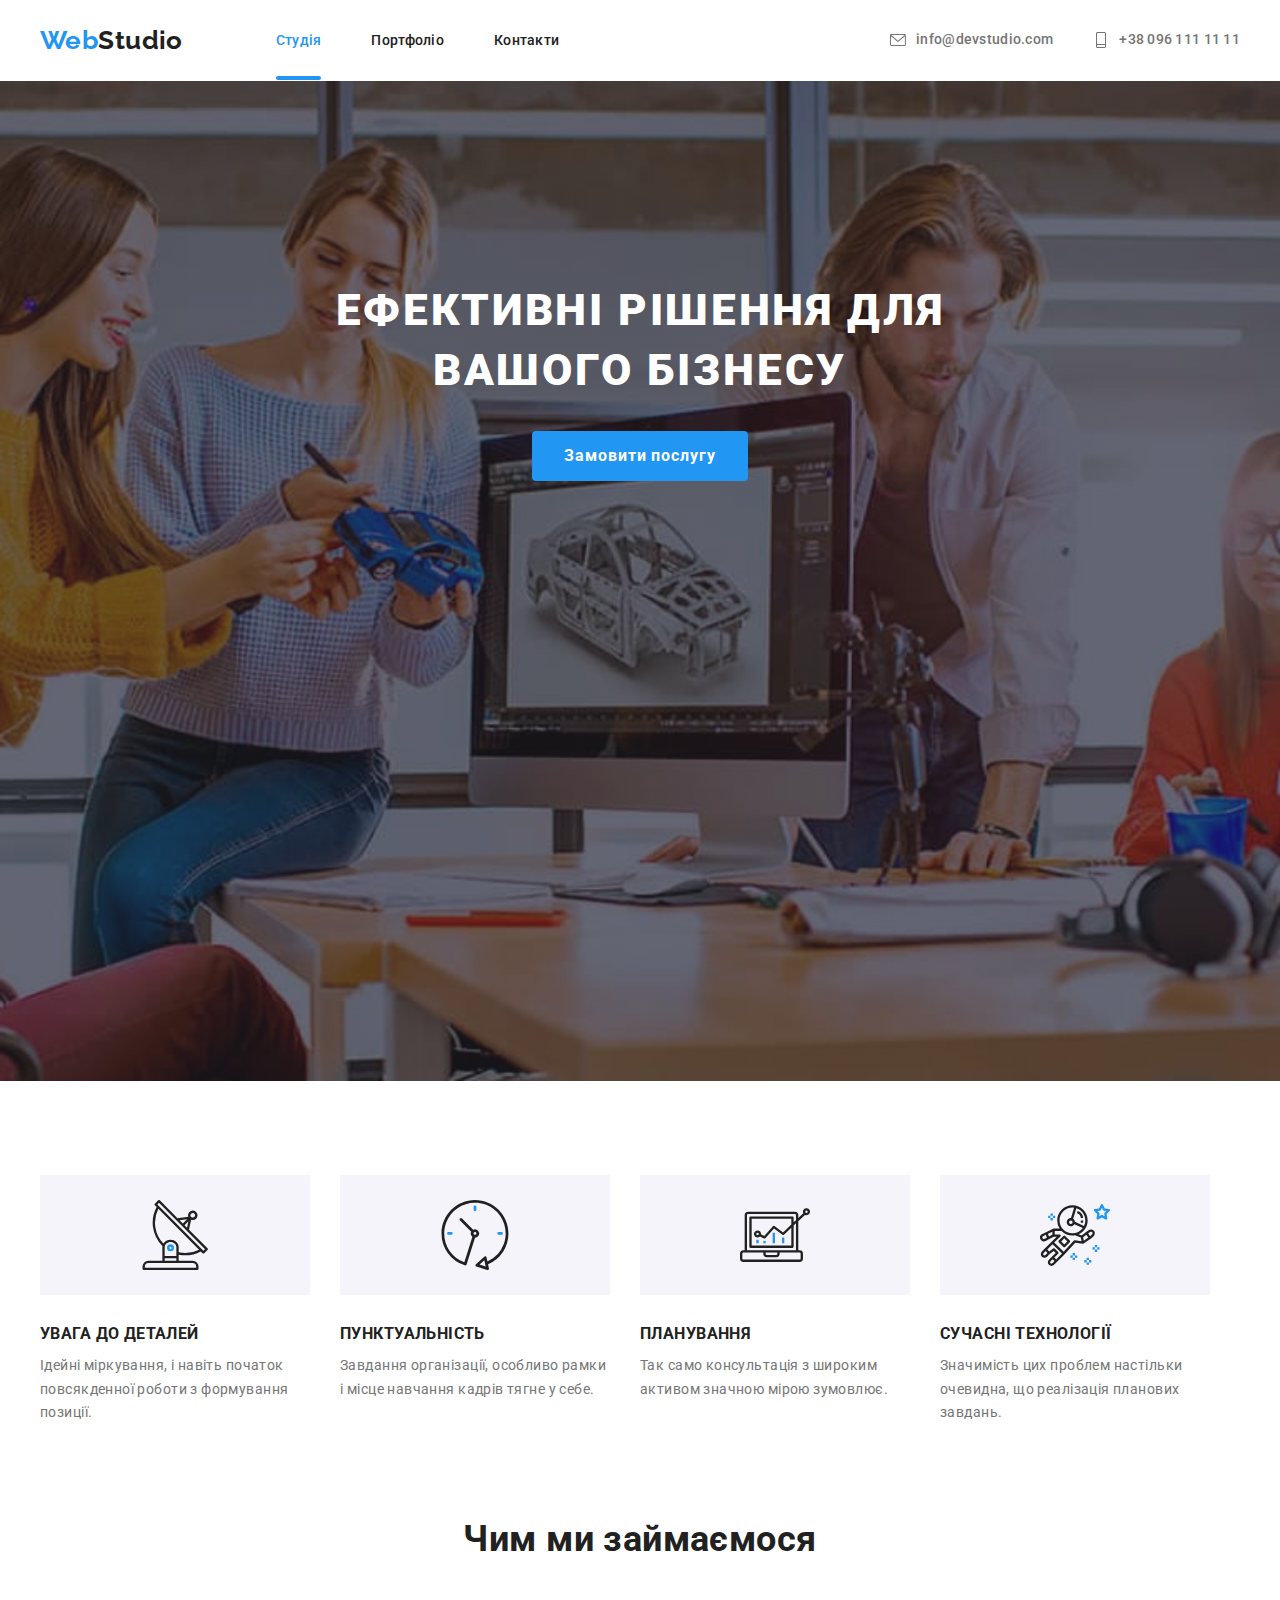
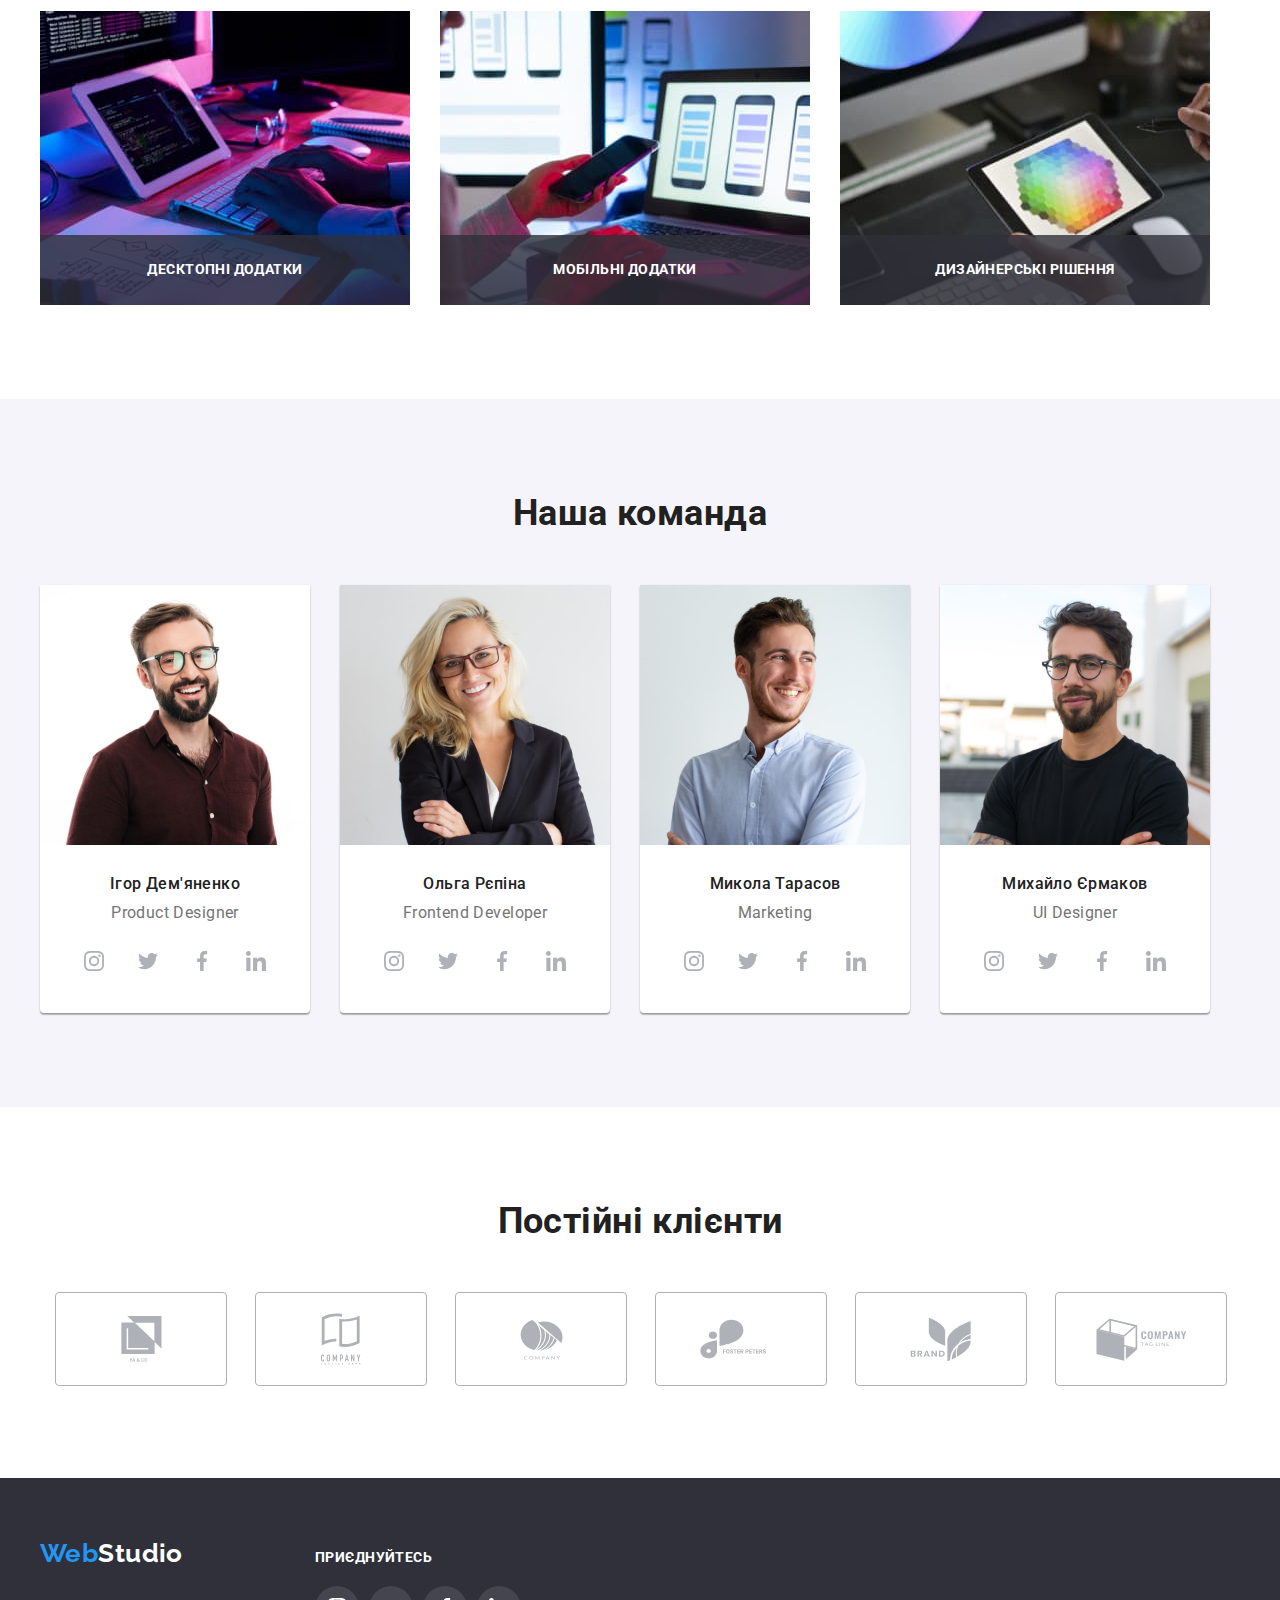
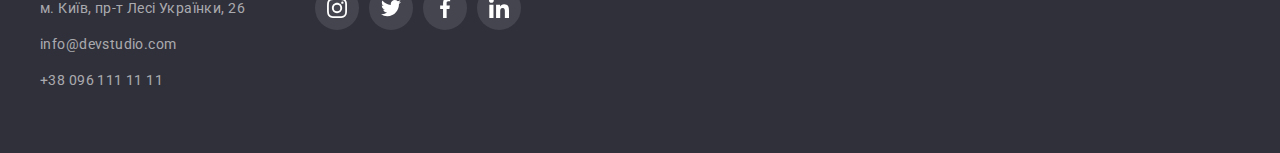
==== index.html @ 8a79821e "Add form" ====
<!DOCTYPE html>
<html lang="uk">
  <head>
    <meta charset="UTF-8" />
    <meta http-equiv="X-UA-Compatible" content="IE=edge" />
    <meta name="viewport" content="width=device-width, initial-scale=1.0" />
    <title>Document</title>
    <link rel="preconnect" href="https://fonts.googleapis.com" />
    <link rel="preconnect" href="https://fonts.gstatic.com" crossorigin />
    <link
      href="https://fonts.googleapis.com/css2?family=Raleway:wght@700&family=Roboto:wght@400;500;700;900&display=swap"
      rel="stylesheet"
    />
    <link
      rel="stylesheet"
      href="https://cdnjs.cloudflare.com/ajax/libs/modern-normalize/1.1.0/modern-normalize.min.css"
      integrity="sha512-wpPYUAdjBVSE4KJnH1VR1HeZfpl1ub8YT/NKx4PuQ5NmX2tKuGu6U/JRp5y+Y8XG2tV+wKQpNHVUX03MfMFn9Q=="
      crossorigin="anonymous"
      referrerpolicy="no-referrer"
    />
    <link rel="stylesheet" href="./css/styles.css" />
  </head>
  <body>
    <header>
      <div class="container header-nav">
        <nav class="nav-wrapper">
          <a class="logo logo-header" href="index.html"
            ><span>Web</span>Studio</a
          >
          <ul class="nav-list">
            <li class="item">
              <a href="index.html" class="link current">Студія</a>
            </li>
            <li class="item">
              <a href="portfolio.html" class="link">Портфоліо</a>
            </li>
            <li class="item"><a href="#" class="link">Контакти</a></li>
          </ul>
        </nav>
        <ul class="auth-nav">
          <li class="item">
            <a href="mailto:info@devstudio.com" class="link">
              <svg class="icon-mail" width="16" height="12">
                <use href="./images/sprite.svg#icon-email"></use>
              </svg>
              info@devstudio.com</a
            >
          </li>
          <li class="item">
            <a href="tel:+380961111111" class="link">
              <svg class="icon-tel" width="16" height="16">
                <use href="./images/sprite.svg#icon-tel"></use>
              </svg>
              +38 096 111 11 11</a
            >
          </li>
        </ul>
      </div>
    </header>
    <main>
      <section class="section hero">
        <div class="container">
          <h1 class="hero-title">
            Ефективні рішення для вашого бізнесу
          </h1>
          <button type="button" class="hero-button" data-modal-open>Замовити послугу</button>
        </div>
      </section>
      <section class="section features">
        <div class="container">
          <h2 class="title-hidden">Особливості</h2>
          <ul class="features-list">
            <li class="item">
              <div class="thumb">
                <svg class="icon-features" width="70" height="70">
                  <use href="./images/sprite.svg#icon-feature1"></use>
                </svg>
              </div>
              <h3 class="title">УВАГА ДО ДЕТАЛЕЙ</h3>
              <p>
                Ідейні міркування, і навіть початок повсякденної роботи з
                формування позиції.
              </p>
            </li>
            <li class="item">
              <div class="thumb">
                <svg class="icon-features" width="70" height="70">
                  <use href="./images/sprite.svg#icon-feature2"></use>
                </svg>
              </div>
              <h3 class="title">ПУНКТУАЛЬНІСТЬ</h3>
              <p>
                Завдання організації, особливо рамки і місце навчання кадрів
                тягне у себе.
              </p>
            </li>
            <li class="item">
              <div class="thumb">
                <svg class="icon-features" width="70" height="70">
                  <use href="./images/sprite.svg#icon-feature3"></use>
                </svg>
              </div>
              <h3 class="title">ПЛАНУВАННЯ</h3>
              <p>
                Так само консультація з широким активом значною мірою зумовлює.
              </p>
            </li>
            <li class="item">
              <div class="thumb">
                <svg class="icon-features" width="70" height="70">
                  <use href="./images/sprite.svg#icon-feature4"></use>
                </svg>
              </div>
              <h3 class="title">СУЧАСНІ ТЕХНОЛОГІЇ</h3>
              <p>
                Значимість цих проблем настільки очевидна, що реалізація
                планових завдань.
              </p>
            </li>
          </ul>
        </div>
      </section>
      <section class="section work">
        <div class="container">
          <h2 class="section-title">Чим ми займаємося</h2>
          <ul class="work-list">
            <li class="item">
              <div class="work-thumb">
                <img
                  class="img"
                  src="./images/img1.jpeg"
                  alt="Розробка мобільних додатів"
                  width="370"
                />
                <p class="thumb-title">Десктопні додатки</p>
              </div>
            </li>
            <li class="item">
              <div class="work-thumb">
                <img
                  class="img"
                  src="./images/img2.jpeg"
                  alt="Розробка мобільних додатів"
                  width="370"
                />
                <p class="thumb-title">Мобільні додатки</p>
              </div>
            </li>
            <li class="item">
              <div class="work-thumb">
                <img
                  class="img"
                  src="./images/img3.jpeg"
                  alt="Розробка мобільних додатів"
                  width="370"
                />
                <p class="thumb-title">Дизайнерські рішення</p>
              </div>
            </li>
          </ul>
        </div>
      </section>
      <section class="section team">
        <div class="container">
          <h2 class="section-title">Наша команда</h2>
          <ul class="team-list">
            <li class="item">
              <img
                class="img"
                src="./images/img4.jpeg"
                alt="Product Designer"
                width="270"
              />
              <div class="card-text-wrapper">
                <h3 class="team-title">Ігор Дем'яненко</h3>
                <p lang="en" class="team-text">Product Designer</p>
                <ul class="list-social">
                  <li class="item">
                    <a href="#" class="social-link">
                      <svg class="social-icon" width="20" height="20">
                        <use href="./images/sprite.svg#icon-instagram"></use>
                      </svg>
                    </a>
                  </li>
                  <li class="item">
                    <a href="#" class="social-link">
                      <svg class="social-icon" width="20" height="20">
                        <use href="./images/sprite.svg#icon-twitter"></use>
                      </svg>
                    </a>
                  </li>
                  <li class="item">
                    <a href="#" class="social-link">
                      <svg class="social-icon" width="20" height="20">
                        <use href="./images/sprite.svg#icon-facebook"></use>
                      </svg>
                    </a>
                  </li>
                  <li class="item">
                    <a href="#" class="social-link">
                      <svg class="social-icon" width="20" height="20">
                        <use href="./images/sprite.svg#icon-linkedin"></use>
                      </svg>
                    </a>
                  </li>
                </ul>
              </div>
            </li>
            <li class="item">
              <img
                class="img"
                src="./images/img5.jpeg"
                alt="Frontend Developer"
                width="270"
              />
              <div class="card-text-wrapper">
                <h3 class="team-title">Ольга Рєпіна</h3>
                <p lang="en" class="team-text">Frontend Developer</p>
                <ul class="list-social">
                  <li class="item">
                    <a href="#" class="social-link">
                      <svg class="social-icon" width="20" height="20">
                        <use href="./images/sprite.svg#icon-instagram"></use>
                      </svg>
                    </a>
                  </li>
                  <li class="item">
                    <a href="#" class="social-link">
                      <svg class="social-icon" width="20" height="20">
                        <use href="./images/sprite.svg#icon-twitter"></use>
                      </svg>
                    </a>
                  </li>
                  <li class="item">
                    <a href="#" class="social-link">
                      <svg class="social-icon" width="20" height="20">
                        <use href="./images/sprite.svg#icon-facebook"></use>
                      </svg>
                    </a>
                  </li>
                  <li class="item">
                    <a href="#" class="social-link">
                      <svg class="social-icon" width="20" height="20">
                        <use href="./images/sprite.svg#icon-linkedin"></use>
                      </svg>
                    </a>
                  </li>
                </ul>
              </div>
            </li>
            <li class="item">
              <img
                class="img"
                src="./images/img6.jpeg"
                alt="Marketing"
                width="270"
              />
              <div class="card-text-wrapper">
                <h3 class="team-title">Микола Тарасов</h3>
                <p lang="en" class="team-text">Marketing</p>
                <ul class="list-social">
                  <li class="item">
                    <a href="#" class="social-link">
                      <svg class="social-icon" width="20" height="20">
                        <use href="./images/sprite.svg#icon-instagram"></use>
                      </svg>
                    </a>
                  </li>
                  <li class="item">
                    <a href="#" class="social-link">
                      <svg class="social-icon" width="20" height="20">
                        <use href="./images/sprite.svg#icon-twitter"></use>
                      </svg>
                    </a>
                  </li>
                  <li class="item">
                    <a href="#" class="social-link">
                      <svg class="social-icon" width="20" height="20">
                        <use href="./images/sprite.svg#icon-facebook"></use>
                      </svg>
                    </a>
                  </li>
                  <li class="item">
                    <a href="#" class="social-link">
                      <svg class="social-icon" width="20" height="20">
                        <use href="./images/sprite.svg#icon-linkedin"></use>
                      </svg>
                    </a>
                  </li>
                </ul>
              </div>
            </li>
            <li class="item">
              <img
                class="img"
                src="./images/img7.jpeg"
                alt="UI Designer"
                width="270"
              />
              <div class="card-text-wrapper">
                <h3 class="team-title">Михайло Єрмаков</h3>
                <p lang="en" class="team-text">UI Designer</p>
                <ul class="list-social">
                  <li class="item">
                    <a href="#" class="social-link">
                      <svg class="social-icon" width="20" height="20">
                        <use href="./images/sprite.svg#icon-instagram"></use>
                      </svg>
                    </a>
                  </li>
                  <li class="item">
                    <a href="#" class="social-link">
                      <svg class="social-icon" width="20" height="20">
                        <use href="./images/sprite.svg#icon-twitter"></use>
                      </svg>
                    </a>
                  </li>
                  <li class="item">
                    <a href="#" class="social-link">
                      <svg class="social-icon" width="20" height="20">
                        <use href="./images/sprite.svg#icon-facebook"></use>
                      </svg>
                    </a>
                  </li>
                  <li class="item">
                    <a href="#" class="social-link">
                      <svg class="social-icon" width="20" height="20">
                        <use href="./images/sprite.svg#icon-linkedin"></use>
                      </svg>
                    </a>
                  </li>
                </ul>
              </div>
            </li>
          </ul>
        </div>
      </section>
      <section class="section clients">
        <div class="container">
          <h2 class="section-title">Постійні клієнти</h2>
          <ul class="list-clients">
            <li class="item">
              <a href="#" class="link-clients">
                <svg class="clients-icon" width="41" height="46">
                  <use href="./images/sprite.svg#icon-Logo1"></use>
                </svg>
              </a>
            </li>
            <li class="item">
              <a href="#" class="link-clients">
                <svg class="clients-icon" width="40" height="52">
                  <use href="./images/sprite.svg#icon-Logo2"></use>
                </svg>
              </a>
            </li>
            <li class="item">
              <a href="#" class="link-clients">
                <svg class="clients-icon" width="43" height="41">
                  <use href="./images/sprite.svg#icon-Logo3"></use>
                </svg>
              </a>
            </li>
            <li class="item">
              <a href="#" class="link-clients">
                <svg class="clients-icon" width="84" height="40">
                  <use href="./images/sprite.svg#icon-Logo4"></use>
                </svg>
              </a>
            </li>
            <li class="item">
              <a href="#" class="link-clients">
                <svg class="clients-icon" width="62" height="45">
                  <use href="./images/sprite.svg#icon-Logo5"></use>
                </svg>
              </a>
            </li>
            <li class="item">
              <a href="#" class="link-clients">
                <svg class="clients-icon" width="93" height="43">
                  <use href="./images/sprite.svg#icon-Logo6"></use>
                </svg>
              </a>
            </li>
          </ul>
        </div>
      </section>
    </main>
    <footer class="footer">
      <div class="container footer-wrapper">
        <div class="footer-addres-wrapper">
          <a class="logo logo-footer" href="#"><span>Web</span>Studio</a>
          <address>
            <ul class="address-list">
              <li class="item">
                <a
                  href="https://goo.gl/maps/Fxxd8kJf97ztQjwHA"
                  target="_blank"
                  rel="noopener noreferrer"
                  class="link"
                  >м. Київ, пр-т Лесі Українки, 26
                </a>
              </li>
              <li class="item">
                <a href="mailto:info@devstudio.com" class="link"
                  >info@devstudio.com</a
                >
              </li>
              <li class="item">
                <a href="tel:+380961111111" class="link">+38 096 111 11 11</a>
              </li>
            </ul>
          </address>
        </div>
        <div class="footer-social-wrapper">
          <p class="social-title">приєднуйтесь</p>
          <ul class="list-social">
            <li class="item">
              <a href="#" class="social-link soc-link-footer">
                <svg class="social-icon" width="20" height="20">
                  <use href="./images/sprite.svg#icon-instagram"></use>
                </svg>
              </a>
            </li>
            <li class="item">
              <a href="#" class="social-link soc-link-footer">
                <svg class="social-icon" width="20" height="20">
                  <use href="./images/sprite.svg#icon-twitter"></use>
                </svg>
              </a>
            </li>
            <li class="item">
              <a href="#" class="social-link soc-link-footer">
                <svg class="social-icon" width="20" height="20">
                  <use href="./images/sprite.svg#icon-facebook"></use>
                </svg>
              </a>
            </li>
            <li class="item">
              <a href="#" class="social-link soc-link-footer">
                <svg class="social-icon" width="20" height="20">
                  <use href="./images/sprite.svg#icon-linkedin"></use>
                </svg>
              </a>
            </li>
          </ul>
        </div>
      </div>
    </footer>
    <div class="overlay is-hidden" data-modal>
      <div class="modal" >
        <button class="close-btn" data-modal-close>
          <svg class="close-icon" width="18" height="18">
            <use href="./images/sprite.svg#icon-close-btn"></use>
          </svg>
        </button>
      </div>
    </div>
	 <script src="./js/modal.js"></script>
  </body>
</html>
---- css/styles.css ----
:root {
  --main-text-color: #757575;
  --title-color: #212121;
  --accent-color: #2196f3;
  --title-white-color: #ffffff;
  --bg-dark-color: #2f303a;
  --hero-btn-active-color: #188ce8;
  --footer-link-color: rgba(255, 255, 255, 0.6);
  --filter-btn-color: #f5f4fa;
  --header-border-color: #ececec;
  --icons-color: #afb1b8;
  --overlay-color: rgba(0, 0, 0, 0.2);
  --transition-link: color 250ms cubic-bezier(0.4, 0, 0.2, 1);
  --transition-soclink: background-color 250ms cubic-bezier(0.4, 0, 0.2, 1),
    color 250ms cubic-bezier(0.4, 0, 0.2, 1);
  --transition-link-client: color 250ms cubic-bezier(0.4, 0, 0.2, 1),
    border-color 250ms cubic-bezier(0.4, 0, 0.2, 1);
}

body {
  font-family: "Roboto", sans-serif;
  font-size: 14px;
  line-height: 1.71;
  letter-spacing: 0.03em;
  color: var(--main-text-color);
  background-color: var(--title-whie-color);
  margin: 0;
}

h1,
h2,
h3,
h4,
h5,
h6,
p {
  margin: 0;
}
ul {
  list-style: none;
  padding: 0;
  margin: 0;
}

a {
  text-decoration: none;
}
.title-hidden {
  position: absolute;
  width: 1px;
  height: 1px;
  margin: -1px;
  border: 0;
  padding: 0;
  white-space: nowrap;
  clip-path: inset(100%);
  clip: rect(0 0 0 0);
  overflow: hidden;
}
.img {
  display: block;
}

.container {
  width: 1200px;
  margin: 0 auto;
  padding: 0 15px;
}

.section {
  padding: 94px 0;
}

.section.work {
  padding-top: 0;
}

/* LOGO */
.logo {
  font-family: "Raleway", sans-serif;
  font-weight: 700;
  font-size: 26px;
  line-height: 1.19;
}

.logo-header {
  padding-top: 25px;
  padding-bottom: 25px;
  margin-right: 93px;
  color: var(--title-color);
}

.logo-footer {
  color: var(--title-white-color);
}

.logo span {
  color: var(--accent-color);
}

.header {
  border-bottom: 1px solid var(--header-border-color);
}
/* SITE NAV */

.header-nav {
  display: flex;
  align-items: center;
}

.nav-wrapper {
  display: flex;
  align-items: center;
}

.nav-list {
  display: flex;
}

.nav-list > .item:not(:last-child) {
  margin-right: 50px;
}

.nav-list .link,
.auth-nav .link {
  font-weight: 500;
  line-height: 1.14;
  letter-spacing: 0.02em;
}

.nav-list .link {
  padding-top: 32px;
  padding-bottom: 32px;
  color: var(--title-color);
  transition: var(--transition-link);
}

.nav-list .link:hover,
.nav-list .link:focus {
  color: var(--accent-color);
}

.nav-list .link.current {
  position: relative;
  color: var(--accent-color);
}

.nav-list .link.current::after {
  position: absolute;
  bottom: 0;
  left: 0;
  display: block;
  content: "";
  width: 100%;
  height: 4px;
  background-color: var(--accent-color);
  border-radius: 2px;
}

/*  AUTH NAV */
.auth-nav {
  display: flex;
  margin-left: auto;
}

.auth-nav .item:not(:last-child) {
  margin-right: 40px;
}

.auth-nav .link {
  display: flex;
  align-items: center;
  padding-top: 32px;
  padding-bottom: 32px;
  color: var(--main-text-color);
  transition: var(--transition-link);
}

.icon-tel,
.icon-mail {
  fill: currentColor;
  margin-right: 10px;
}

.auth-nav .link:hover,
.auth-nav .link:focus {
  color: var(--accent-color);
}

/* HERO */

.hero {
  padding: 200px 0;
  text-align: center;
  max-width: 1600px;
  height: 600px;
  margin: 0 auto;
  background-color: var(--bg-dark-color);
  background-image: linear-gradient(
      rgba(47, 48, 58, 0.4),
      rgba(47, 48, 58, 0.4)
    ),
    url(../images/heroimg.jpeg);
  background-repeat: no-repeat;
  background-size: cover;
  background-position: center;
}

.hero-title {
  margin-bottom: 30px;
  margin-left: auto;
  margin-right: auto;
  max-width: 696px;
  color: var(--title-white-color);
  font-weight: 900;
  font-size: 44px;
  line-height: 1.36;
  letter-spacing: 0.06em;
  text-transform: uppercase;
}

.hero-button {
  padding: 10px 32px;
  min-width: 216px;
  color: var(--title-white-color);
  font-family: inherit;
  font-weight: 700;
  font-size: 16px;
  line-height: 1.88;
  letter-spacing: 0.06em;
  background-color: var(--accent-color);
  border: none;
  border-radius: 4px;
  cursor: pointer;
  transition: background-color 250ms cubic-bezier(0.4, 0, 0.2, 1),
    box-shadow 250ms cubic-bezier(0.4, 0, 0.2, 1);
}

.hero-button:hover,
.hero-button:focus {
  background-color: var(--hero-btn-active-color);
  box-shadow: 0px 4px 4px rgba(0, 0, 0, 0.15);
}

/* FEATURES */
.thumb {
  display: flex;
  justify-content: center;
  align-items: center;
  margin-bottom: 30px;
  background-color: var(--filter-btn-color);
  width: 270px;
  height: 120px;
}
.features-list {
  display: flex;
}

.features .title {
  margin-bottom: 10px;
  color: var(--title-color);
  font-weight: 700;
  line-height: 1.14;
}

.features-list > .item {
  max-width: 270px;
}

.features-list > .item:not(:last-child) {
  margin-right: 30px;
}

/* WORK */
.work {
  text-align: center;
}
.section-title {
  margin-bottom: 50px;
  color: var(--title-color);
  font-weight: 700;
  font-size: 36px;
  line-height: 1.16;
}

.work-list {
  position: relative;
  display: flex;
}

.work-list > .item:not(:last-child) {
  margin-right: 30px;
}

.work-thumb {
  position: relative;
}

.thumb-title {
  position: absolute;
  bottom: 0;
  width: 100%;
  color: var(--title-white-color);
  background: rgba(47, 48, 58, 0.8);
  font-weight: 700;
  line-height: 1.14;
  text-transform: uppercase;
  padding-top: 27px;
  padding-bottom: 27px;
}
/* TEAM */
.team {
  text-align: center;
  background-color: var(--filter-btn-color);
}
.team-list .card-text-wrapper {
  padding: 30px 32px;
}

.team-title {
  margin-bottom: 10px;
  color: var(--title-color);
  font-weight: 500;
  font-size: 16px;
  line-height: 1.18;
}

.team-list {
  display: flex;
}

.team-list > .item:not(:last-child) {
  margin-right: 30px;
}

.team-list > .item {
  background-color: var(--title-white-color);
  box-shadow: 0px 1px 3px rgba(0, 0, 0, 0.12), 0px 1px 1px rgba(0, 0, 0, 0.14),
    0px 2px 1px rgba(0, 0, 0, 0.2);
  border-radius: 0px 0px 4px 4px;
}

.team-text {
  font-size: 16px;
  line-height: 1.18;
  margin-bottom: 16px;
}

.list-social {
  display: flex;
  justify-content: center;
  align-items: center;
}

.list-social > .item {
  width: 44px;
  height: 44px;
}

.list-social > .item:not(:last-child) {
  margin-right: 10px;
}

.social-link {
  width: 100%;
  height: 100%;
  display: flex;
  justify-content: center;
  align-items: center;
  border-radius: 50%;
  color: var(--icons-color);
  transition: var(--transition-soclink);
}
.social-icon {
  fill: currentColor;
}

.social-link:hover,
.social-link:focus {
  background-color: var(--accent-color);
  color: var(--title-white-color);
}

/* CLIENTS */
.clients {
  text-align: center;
}
.list-clients {
  display: flex;
  justify-content: center;
}

.list-clients > .item {
  width: 170px;
  height: 92px;
}

.list-clients > .item:not(:last-child) {
  margin-right: 30px;
}

.link-clients {
  width: 100%;
  height: 100%;
  border: 1px solid #afb1b8;
  border-radius: 4px;
  display: flex;
  justify-content: center;
  align-items: center;
  color: var(--icons-color);
  transition: var(--transition-link-client);
}

.clients-icon {
  fill: currentColor;
}

.link-clients:hover,
.link-clients:focus {
  color: var(--accent-color);
  border-color: var(--accent-color);
}
/* FOOTER */
.footer {
  padding-top: 60px;
  padding-bottom: 60px;
  background-color: var(--bg-dark-color);
}
.footer-wrapper {
  display: flex;
  align-items: baseline;
}

.footer-addres-wrapper {
  margin-right: 70px;
}

.logo-footer {
  display: inline-block;
  margin-bottom: 28px;
}

.address-list .link {
  color: var(--footer-link-color);
  font-size: 14px;
  font-style: normal;
  line-height: 1.71;
  transition: var(--transition-link);
}

.address-list > .item:not(:last-child) {
  margin-bottom: 12px;
}

.address-list .link:hover,
.address-list .link:focus {
  color: var(--title-white-color);
}

.social-title {
  margin-bottom: 20px;
  font-weight: 700;
  line-height: 1.14;
  text-transform: uppercase;
  color: var(--title-white-color);
}

/*  PORTFOLIO */
.button-list {
  display: flex;
  justify-content: center;
  margin-bottom: 50px;
}

.button-list > .item:not(:last-child) {
  margin-right: 8px;
}
.filter-button {
  padding: 6px 22px;
  color: var(--title-color);
  background-color: var(--filter-btn-color);
  font-family: inherit;
  font-weight: 500;
  font-size: 16px;
  line-height: 1.62;
  border-style: none;
  border-radius: 4px;
  cursor: pointer;
  transition: color 250ms cubic-bezier(0.4, 0, 0.2, 1),
    background-color 250ms cubic-bezier(0.4, 0, 0.2, 1),
    box-shadow 250ms cubic-bezier(0.4, 0, 0.2, 1);
}

.filter-button:hover,
.filter-button:focus {
  color: var(--title-white-color);
  background-color: var(--accent-color);
  box-shadow: 0px 3px 1px rgba(0, 0, 0, 0.1), 0px 1px 2px rgba(0, 0, 0, 0.08),
    0px 2px 2px rgba(0, 0, 0, 0.12);
}
.portfolio-list {
  display: flex;
  flex-wrap: wrap;
}
.portfolio-list > .item {
  width: calc((100% - 60px) / 3);
  margin-right: 30px;
  margin-bottom: 30px;
  background-color: var(--title-white-color);
}

.portfolio-list > .item:nth-child(3n) {
  margin-right: 0;
}

.portfolio-list > .item:nth-last-child(-n + 3) {
  margin-bottom: 0;
}

.portfolio-link {
  display: block;
  transition: box-shadow 250ms cubic-bezier(0.4, 0, 0.2, 1);
}

.portfolio-link:hover,
.portfolio-link:focus {
  box-shadow: 0px 1px 1px rgba(0, 0, 0, 0.12), 0px 4px 4px rgba(0, 0, 0, 0.06),
    1px 4px 6px rgba(0, 0, 0, 0.16);
}

.portfolio-list .card-text-wrapper {
  border: 1px solid #eeeeee;
  padding: 20px 24px;
}

.portfolio-title {
  margin-bottom: 4px;
  color: var(--title-color);
  font-weight: 700;
  font-size: 18px;
  line-height: 2;
  letter-spacing: 0.06em;
}

.portfolio-text {
  color: var(--main-text-color);
  font-size: 16px;
  line-height: 1.88;
}

.soc-link-footer {
  background: rgba(255, 255, 255, 0.1);
  color: var(--title-white-color);
}

/*  CARD OVERLAY */
.portfolio-thumb {
  position: relative;
  overflow: hidden;
}

.card-overlay {
  position: absolute;
  width: 100%;
  height: 100%;
  background-color: rgba(33, 150, 243, 0.9);

  transition: transform 250ms cubic-bezier(0.4, 0, 0.2, 1);
}

.overlay-text {
  padding: 63px 24px;
  font-size: 18px;
  line-height: 1.56;
  color: var(--title-white-color);
}

.portfolio-link:hover .card-overlay,
.portfolio-link:focus .card-overlay {
  transform: translateY(-100%);
}

/*  OVERLAY */
.overlay {
  position: fixed;
  top: 0;
  left: 0;
  width: 100%;
  height: 100%;
  background-color: var(--overlay-color);

  transform: scale(1);

  transition: transform 250ms cubic-bezier(0.465, 0.183, 0.153, 0.946),
    opacity 250ms cubic-bezier(0.465, 0.183, 0.153, 0.946);
}

.modal {
  position: absolute;
  top: 50%;
  left: 50%;
  transform: translate(-50%, -50%);
  width: 528px;
  height: 581px;
  background-color: var(--title-white-color);
  box-shadow: 0px 1px 3px rgba(0, 0, 0, 0.12), 0px 1px 1px rgba(0, 0, 0, 0.14),
    0px 2px 1px rgba(0, 0, 0, 0.2);
  border-radius: 4px;
}

.overlay.is-hidden {
  opacity: 0;
  pointer-events: none;

  transform: scale(1.15);
}

.close-btn {
  position: absolute;
  top: 8px;
  right: 8px;
  min-width: 30px;
  min-height: 30px;
  padding: 0px;
  background-color: var(--title-white-color);
  border: 1px solid rgba(0, 0, 0, 0.1);
  border-radius: 50%;
  cursor: pointer;
}

.close-icon {
  position: absolute;
  top: 50%;
  left: 50%;
  transform: translate(-50%, -50%);
}
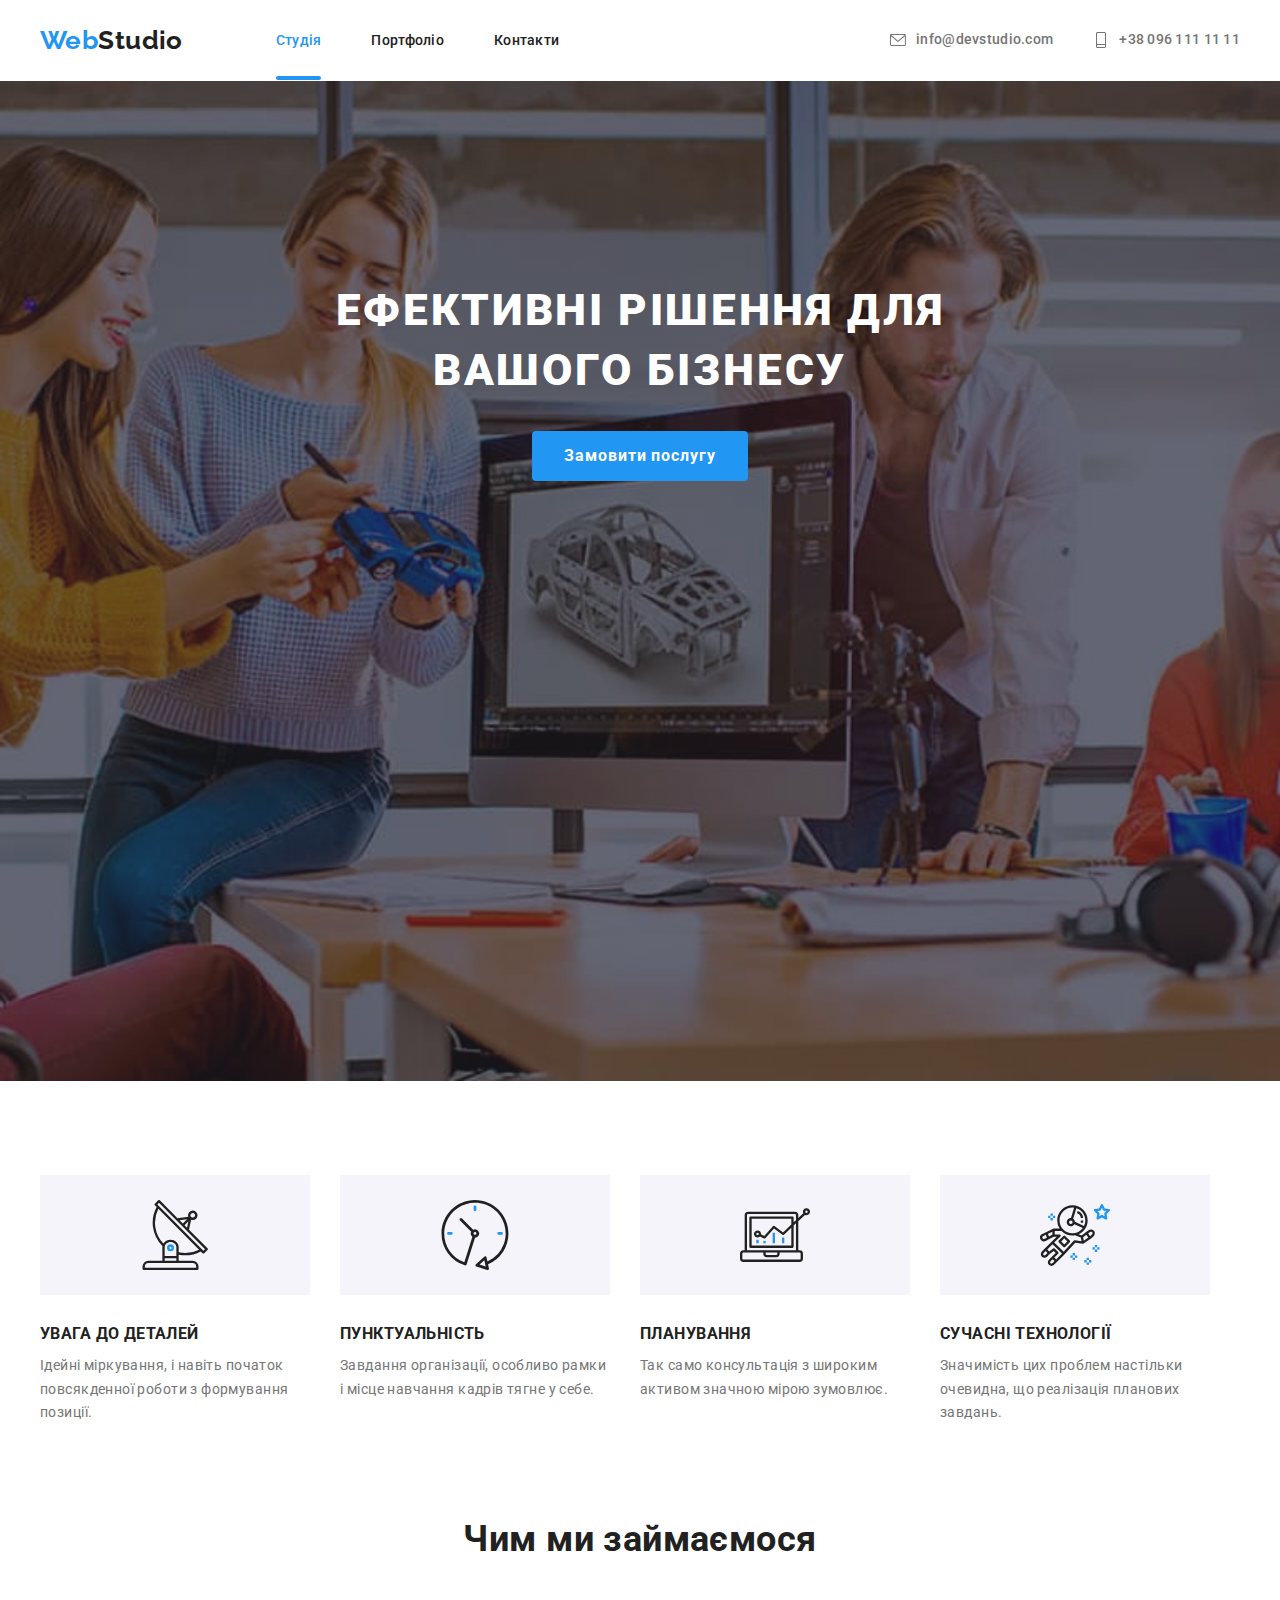
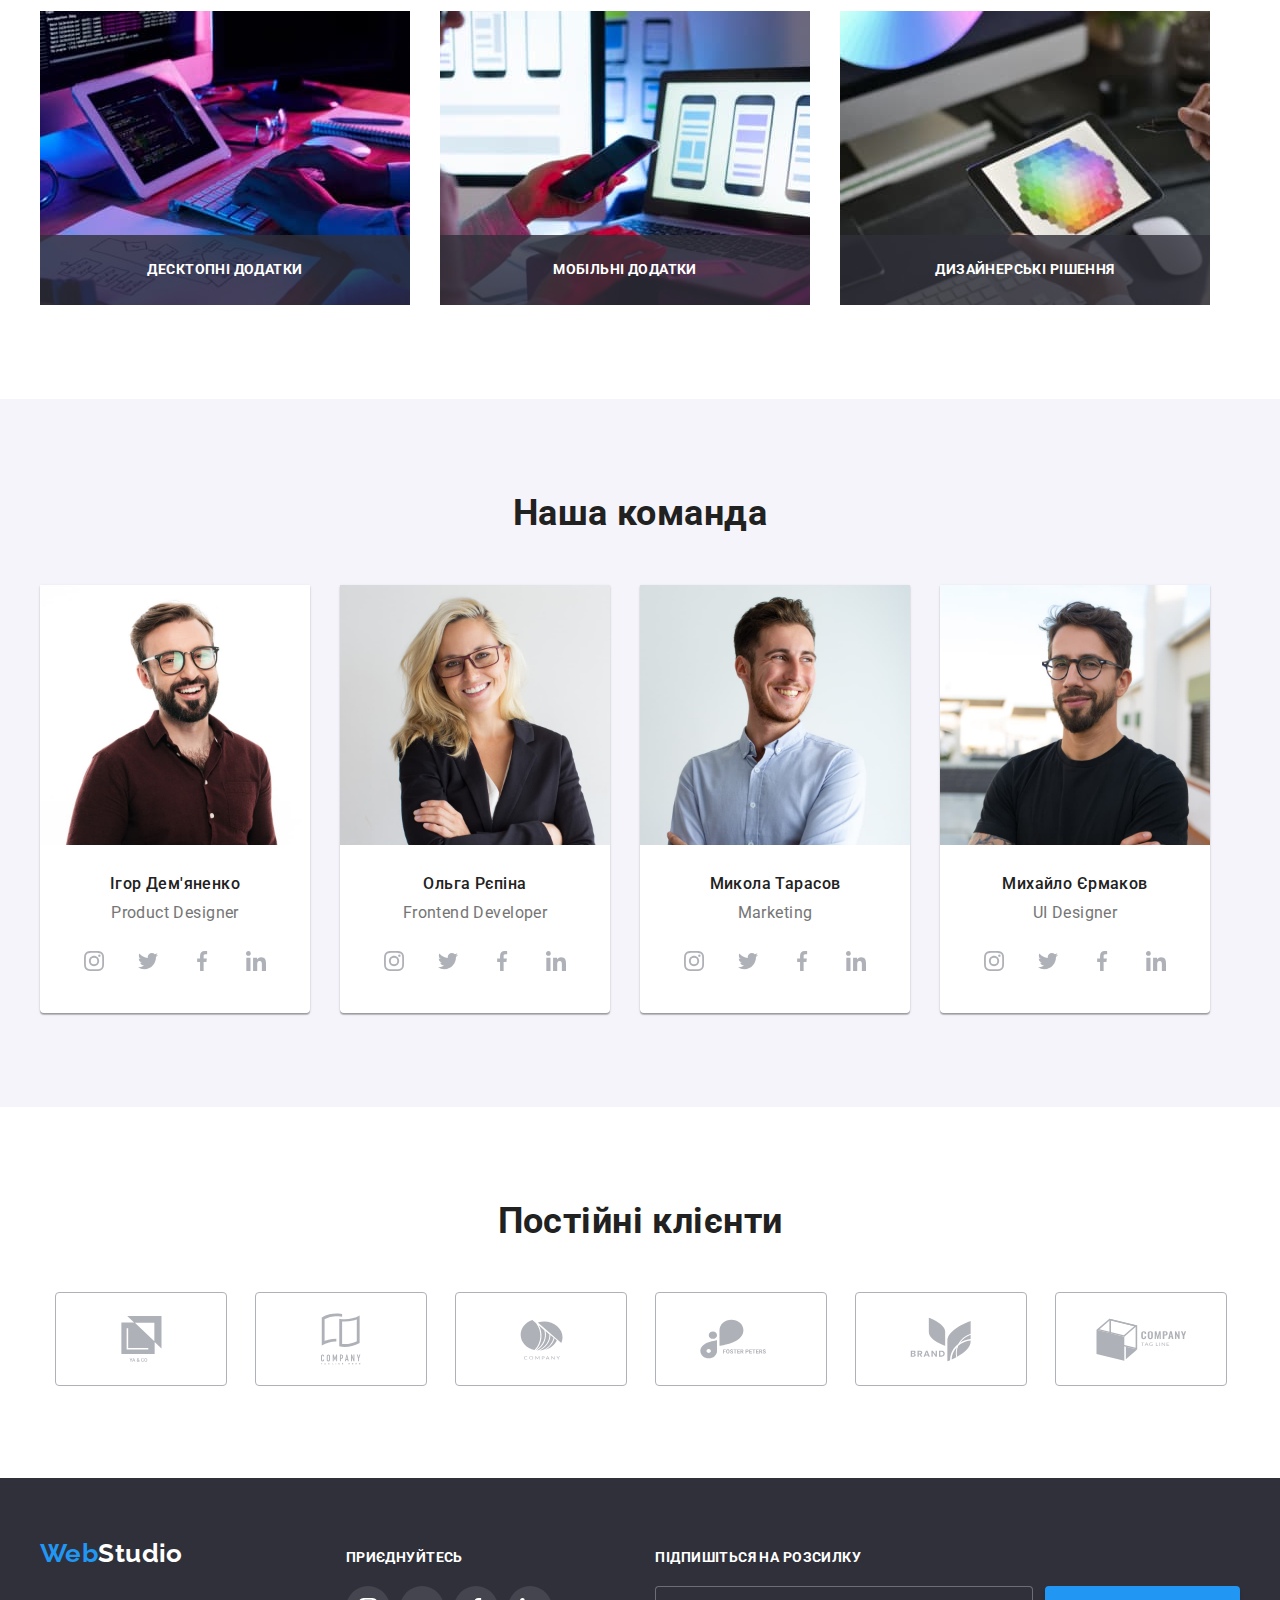
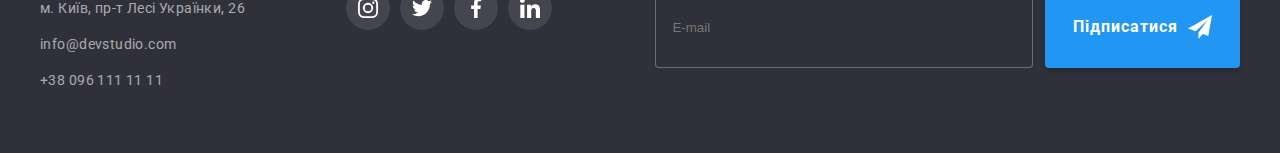
==== commit 7ae04517: "Add form 2" ====
--- a/index.html
+++ b/index.html
@@ -60,10 +60,10 @@
     <main>
       <section class="section hero">
         <div class="container">
-          <h1 class="hero-title">
-            Ефективні рішення для вашого бізнесу
-          </h1>
-          <button type="button" class="hero-button" data-modal-open>Замовити послугу</button>
+          <h1 class="hero-title">Ефективні рішення для вашого бізнесу</h1>
+          <button type="button" class="hero-button" data-modal-open>
+            Замовити послугу
+          </button>
         </div>
       </section>
       <section class="section features">
@@ -444,17 +444,87 @@
             </li>
           </ul>
         </div>
+        <div class="subcribe-wrapper">
+          <p class="subscribe-header">Підпишіться на розсилку</p>
+          <form action="" class="subscribe-form">
+            <input
+              type="email"
+              name="email"
+              placeholder="E-mail"
+              class="subscribe-input"
+            />
+            <button type="submit" class="subscribe-btn">
+              Підписатися
+              <svg class="subscribe-icon" width="24" height="24">
+                <use href="./images/sprite.svg#icon-iconsend"></use>
+              </svg>
+            </button>
+          </form>
+        </div>
       </div>
     </footer>
     <div class="overlay is-hidden" data-modal>
-      <div class="modal" >
+      <div class="modal">
         <button class="close-btn" data-modal-close>
           <svg class="close-icon" width="18" height="18">
             <use href="./images/sprite.svg#icon-close-btn"></use>
           </svg>
         </button>
+        <form action="#" class="modal-form">
+          <p class="modal-heading">Залиште свої дані, ми вам передзвонимо</p>
+
+          <div class="input-field">
+            <label class="label" for="name">Ім'я</label>
+            <div class="input-wrapper">
+              <input type="text" name="name" id="name" class="modal-input" />
+
+              <svg class="input-icon" width="18" height="18">
+                <use href="./images/sprite.svg#icon-person"></use>
+              </svg>
+            </div>
+          </div>
+
+          <div class="input-field">
+            <label class="label" for="tel">Телефон</label>
+            <div class="input-wrapper">
+              <input type="tel" name="tel" id="tel" class="modal-input" />
+              <svg class="input-icon" width="18" height="18">
+                <use href="./images/sprite.svg#icon-phone"></use>
+              </svg>
+            </div>
+          </div>
+          <div class="input-field">
+            <label class="label" for="email">Пошта</label>
+            <div class="input-wrapper">
+              <input type="email" name="email" id="email" class="modal-input" />
+              <svg class="input-icon" width="18" height="18">
+                <use href="./images/sprite.svg#icon-email2"></use>
+              </svg>
+            </div>
+          </div>
+          <div class="textarea-field">
+            <label class="label" for="comment">Коментар</label>
+            <textarea
+              name="comment"
+              id="comment"
+              placeholder="Введіть текст"
+              rows="10"
+              class="modal-textarea"
+            ></textarea>
+          </div>
+          <div class="term-field">
+            <input type="checkbox" name="" id="terms" />
+            <label class="label-terms" for="terms"
+              >Погоджуюся з розсилкою та приймаю
+              <a href="#" class="terms-link">Умови договору</a>
+            </label>
+          </div>
+			 <div class="modal-submit-wrapper">
+          <button type="submit" class="modal-submit">Відправити</button>
+			 </div>
+        </form>
       </div>
     </div>
-	 <script src="./js/modal.js"></script>
+    <script src="./js/modal.js"></script>
   </body>
 </html>
--- a/css/styles.css
+++ b/css/styles.css
@@ -233,11 +233,13 @@
   border-radius: 4px;
   cursor: pointer;
   transition: background-color 250ms cubic-bezier(0.4, 0, 0.2, 1),
-    box-shadow 250ms cubic-bezier(0.4, 0, 0.2, 1);
+  box-shadow 250ms cubic-bezier(0.4, 0, 0.2, 1);
 }
 
 .hero-button:hover,
-.hero-button:focus {
+.hero-button:focus,
+.subscribe-btn:focus,
+.subscribe-btn:hover {
   background-color: var(--hero-btn-active-color);
   box-shadow: 0px 4px 4px rgba(0, 0, 0, 0.15);
 }
@@ -429,10 +431,16 @@
 .footer-wrapper {
   display: flex;
   align-items: baseline;
+  justify-content: space-between;
 }
 
 .footer-addres-wrapper {
-  margin-right: 70px;
+  margin-right: 90px;
+}
+
+.footer-social-wrapper {
+
+  margin-right: 93px;
 }
 
 .logo-footer {
@@ -463,6 +471,51 @@
   line-height: 1.14;
   text-transform: uppercase;
   color: var(--title-white-color);
+}
+/*  FOOTER SUBSCRIBE */
+.subscribe-form {
+  display: flex;
+}
+.subscribe-header {
+  font-weight: 700;
+  line-height: 1.14;
+  text-transform: uppercase;
+  color: var(--title-white-color);
+  margin-bottom: 20px;
+}
+
+.subscribe-input {
+  width: 358px;
+  height: 50px;
+  padding-left: 16px;
+  padding-top: 15px;
+  padding-bottom: 15px;
+  margin-right: 12px;
+  background-color: var(--bg-dark-color);
+  border: 1px solid rgba(255, 255, 255, 0.3);
+  border-radius: 4px;
+}
+
+.subscribe-btn {
+  display: flex;
+  align-items: center;
+  padding: 10px 28px;
+  background-color: var(--accent-color);
+  color: var(--title-white-color);
+  box-shadow: 0px 4px 4px rgba(0, 0, 0, 0.15);
+  border-radius: 4px;
+  border: none;
+  font-family: "Roboto";
+  font-style: normal;
+  font-weight: 700;
+  font-size: 16px;
+  line-height: 1.88;
+  text-align: center;
+  letter-spacing: 0.06em;
+}
+
+.subscribe-icon {
+  margin-left: 10px;
 }
 
 /*  PORTFOLIO */
@@ -606,6 +659,116 @@
   box-shadow: 0px 1px 3px rgba(0, 0, 0, 0.12), 0px 1px 1px rgba(0, 0, 0, 0.14),
     0px 2px 1px rgba(0, 0, 0, 0.2);
   border-radius: 4px;
+  padding: 40px;
+}
+
+.modal-heading {
+  font-weight: 700;
+  font-size: 20px;
+  line-height: 1.09;
+  text-align: center;
+  letter-spacing: 0.03em;
+  color: var(--title-color);
+  margin-bottom: 12px;
+}
+
+.input-field {
+  margin-bottom: 10px;
+}
+
+.input-wrapper {
+	position: relative;
+}
+
+.modal-input,
+.modal-textarea {
+  width: 100%;
+  border: 1px solid rgba(33, 33, 33, 0.2);
+  border-radius: 4px;
+  outline: none;
+}
+
+.modal-input {
+  padding-left: 42px;
+  padding-top: 11px;
+  padding-bottom: 11px;
+  height: 40px;
+}
+
+.label {
+  display: inline-block;
+  margin-bottom: 4px;
+  font-weight: 400;
+  font-size: 12px;
+  line-height: 1.16;
+  letter-spacing: 0.01em;
+ 
+}
+
+.input-icon {
+  position: absolute;
+  top: 50%;
+  left: 12px;
+
+  transform: translateY(-50%);
+
+  fill: var(--title-color);
+}
+
+.modal-input:focus + .input-icon {
+  fill: var(--accent-color);
+}
+
+.modal-input:focus {
+  border-color: var(--accent-color);
+}
+
+.textarea-field{
+margin-bottom: 20px;
+}
+
+.modal-textarea {
+  height: 120px;
+  padding: 12px 16px;
+  resize: none;
+}
+
+.modal-textarea::placeholder {
+  font-weight: 400;
+  font-size: 12px;
+  line-height: 1.16;
+  letter-spacing: 0.01em;
+  color: rgba(117, 117, 117, 0.5);
+
+}
+
+.term-field {
+	margin-bottom: 30px;
+	text-align: center;
+}
+
+.terms-link {
+	text-decoration: underline;
+	color: var(--accent-color);
+
+}
+
+.modal-submit-wrapper {
+	text-align: center;
+}
+.modal-submit {
+  min-width: 200px;
+  margin: 0 auto;
+  padding: 10px 52px;
+  font-family: "Roboto";
+  font-weight: 700;
+  font-size: 16px;
+  line-height: 1.88;
+  color: var(--filter-btn-color);
+  background-color: var(--accent-color);
+  box-shadow: 0px 4px 4px rgba(0, 0, 0, 0.15);
+  border: none;
+  border-radius: 4px;
 }
 
 .overlay.is-hidden {
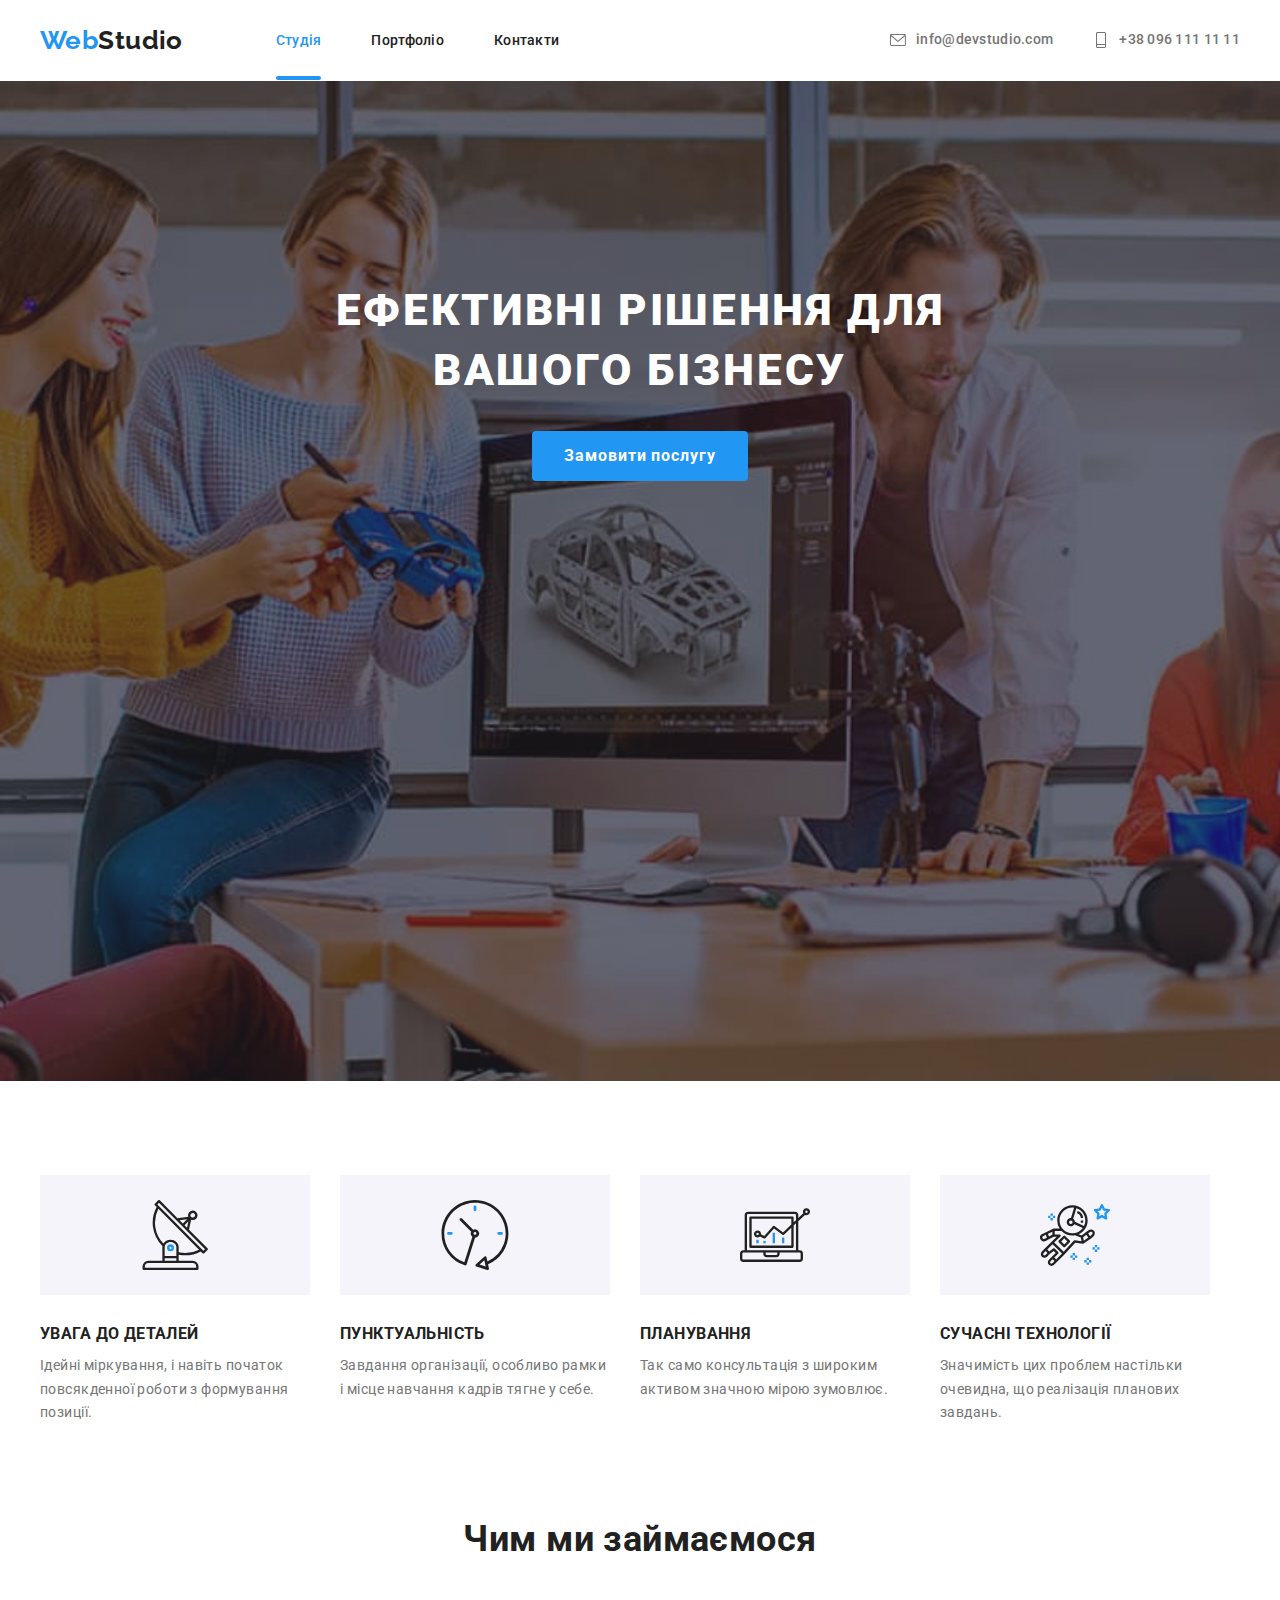
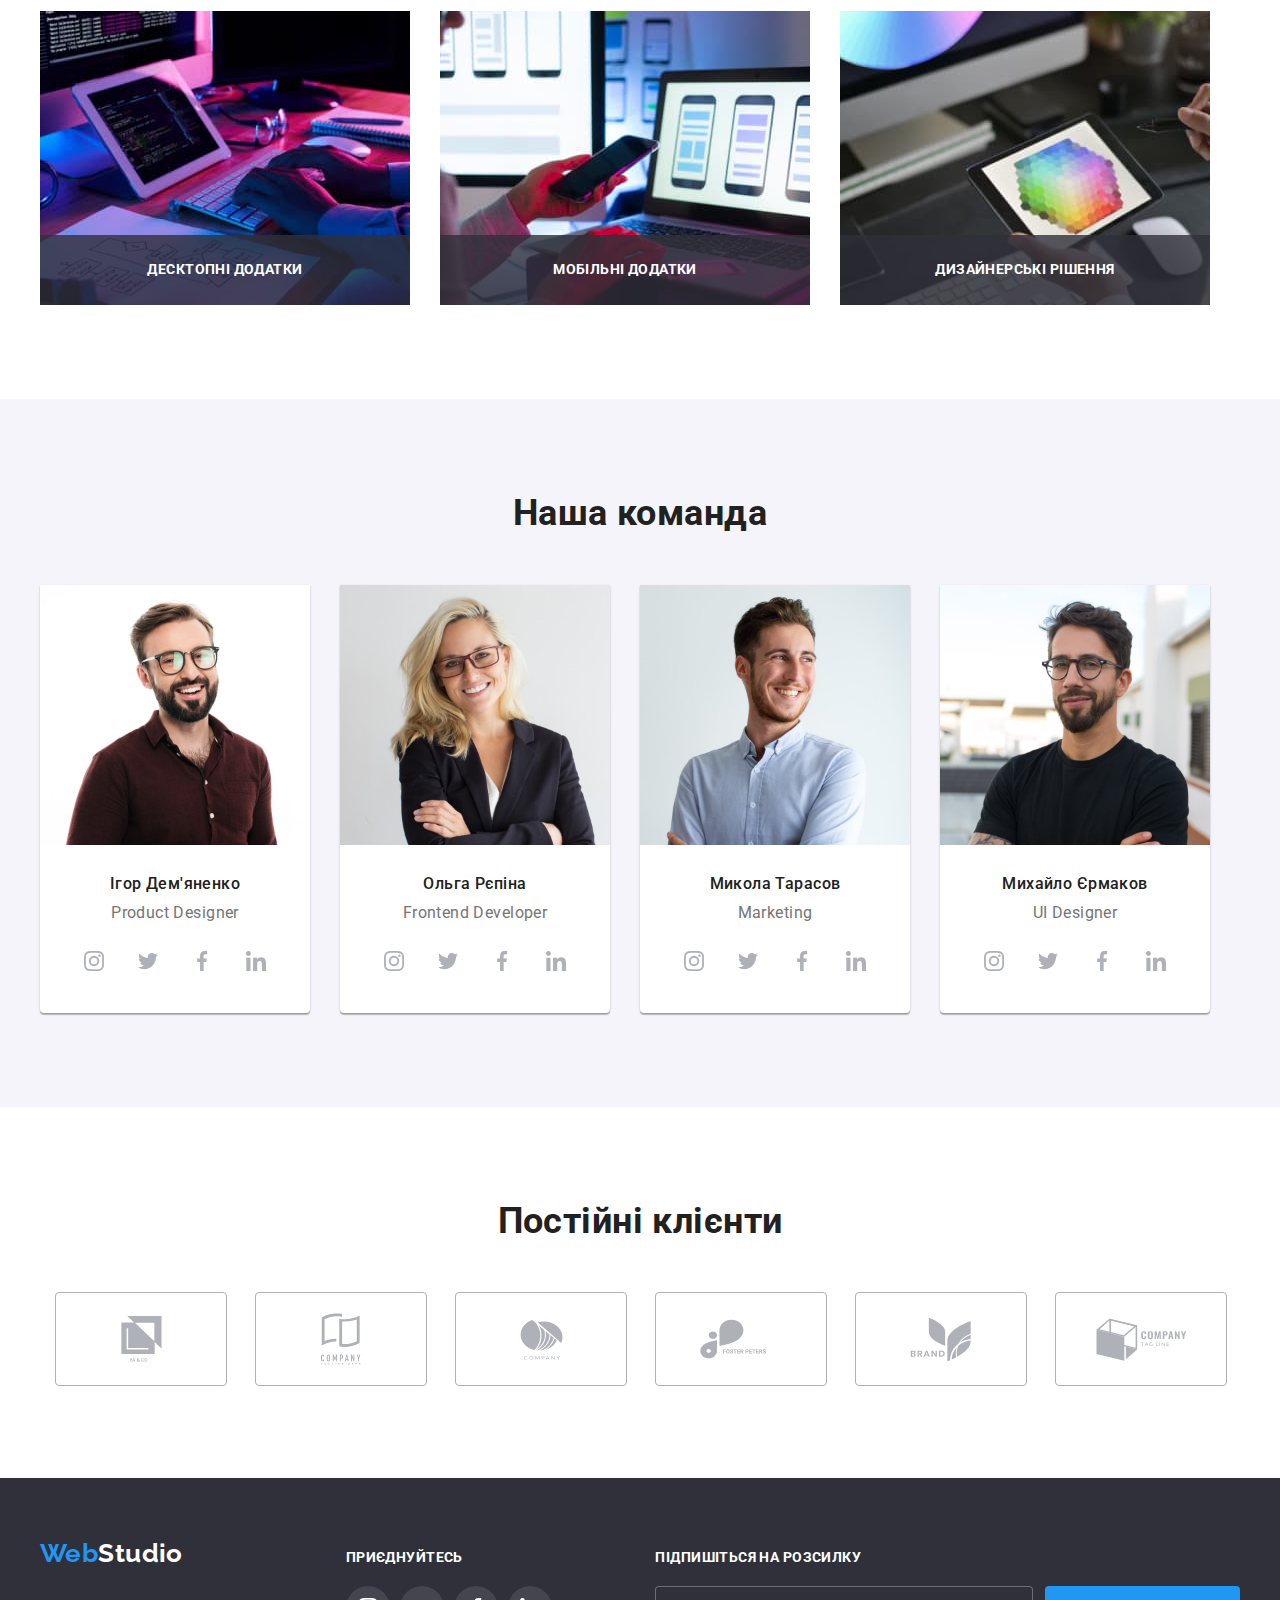
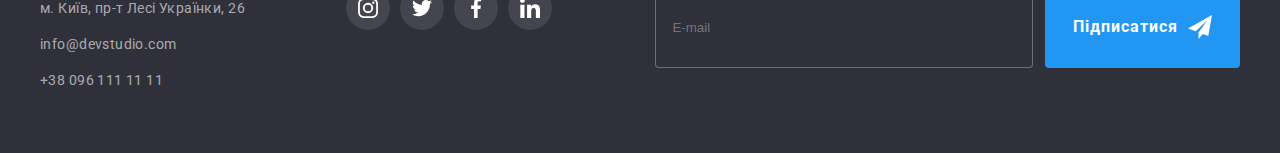
==== commit 0e938044: "fixed form" ====
--- a/index.html
+++ b/index.html
@@ -61,7 +61,7 @@
       <section class="section hero">
         <div class="container">
           <h1 class="hero-title">Ефективні рішення для вашого бізнесу</h1>
-          <button type="button" class="hero-button" data-modal-open>
+          <button type="button" class="hero-button btn" data-modal-open>
             Замовити послугу
           </button>
         </div>
@@ -453,7 +453,7 @@
               placeholder="E-mail"
               class="subscribe-input"
             />
-            <button type="submit" class="subscribe-btn">
+            <button type="submit" class="subscribe-btn btn">
               Підписатися
               <svg class="subscribe-icon" width="24" height="24">
                 <use href="./images/sprite.svg#icon-iconsend"></use>
@@ -470,14 +470,12 @@
             <use href="./images/sprite.svg#icon-close-btn"></use>
           </svg>
         </button>
-        <form action="#" class="modal-form">
+        <form class="modal-form">
           <p class="modal-heading">Залиште свої дані, ми вам передзвонимо</p>
-
           <div class="input-field">
             <label class="label" for="name">Ім'я</label>
             <div class="input-wrapper">
               <input type="text" name="name" id="name" class="modal-input" />
-
               <svg class="input-icon" width="18" height="18">
                 <use href="./images/sprite.svg#icon-person"></use>
               </svg>
@@ -513,15 +511,18 @@
             ></textarea>
           </div>
           <div class="term-field">
-            <input type="checkbox" name="" id="terms" />
-            <label class="label-terms" for="terms"
-              >Погоджуюся з розсилкою та приймаю
-              <a href="#" class="terms-link">Умови договору</a>
+            <label class="label-terms" for="terms">
+              <input type="checkbox" name="" id="terms" class="checkbox" />
+              <span class="icon-check"></span>
+              <span>
+                Погоджуюся з розсилкою та приймаю
+                <a href="#" class="terms-link"> Умови договору</a>
+              </span>
             </label>
           </div>
-			 <div class="modal-submit-wrapper">
-          <button type="submit" class="modal-submit">Відправити</button>
-			 </div>
+          <div class="modal-submit-wrapper">
+            <button type="submit" class="modal-submit btn">Відправити</button>
+          </div>
         </form>
       </div>
     </div>
--- a/css/styles.css
+++ b/css/styles.css
@@ -75,6 +75,21 @@
   padding-top: 0;
 }
 
+.btn {
+  color: var(--title-white-color);
+  font-family: inherit;
+  font-weight: 700;
+  font-size: 16px;
+  line-height: 1.88;
+  letter-spacing: 0.06em;
+  background-color: var(--accent-color);
+  border: none;
+  border-radius: 4px;
+  cursor: pointer;
+  transition: background-color 250ms cubic-bezier(0.4, 0, 0.2, 1),
+    box-shadow 250ms cubic-bezier(0.4, 0, 0.2, 1);
+}
+
 /* LOGO */
 .logo {
   font-family: "Raleway", sans-serif;
@@ -222,24 +237,10 @@
 .hero-button {
   padding: 10px 32px;
   min-width: 216px;
-  color: var(--title-white-color);
-  font-family: inherit;
-  font-weight: 700;
-  font-size: 16px;
-  line-height: 1.88;
-  letter-spacing: 0.06em;
-  background-color: var(--accent-color);
-  border: none;
-  border-radius: 4px;
-  cursor: pointer;
-  transition: background-color 250ms cubic-bezier(0.4, 0, 0.2, 1),
-  box-shadow 250ms cubic-bezier(0.4, 0, 0.2, 1);
-}
-
-.hero-button:hover,
-.hero-button:focus,
-.subscribe-btn:focus,
-.subscribe-btn:hover {
+}
+
+.btn:hover,
+.btn:focus {
   background-color: var(--hero-btn-active-color);
   box-shadow: 0px 4px 4px rgba(0, 0, 0, 0.15);
 }
@@ -439,7 +440,6 @@
 }
 
 .footer-social-wrapper {
-
   margin-right: 93px;
 }
 
@@ -494,24 +494,13 @@
   background-color: var(--bg-dark-color);
   border: 1px solid rgba(255, 255, 255, 0.3);
   border-radius: 4px;
+  outline: transparent;
 }
 
 .subscribe-btn {
   display: flex;
   align-items: center;
   padding: 10px 28px;
-  background-color: var(--accent-color);
-  color: var(--title-white-color);
-  box-shadow: 0px 4px 4px rgba(0, 0, 0, 0.15);
-  border-radius: 4px;
-  border: none;
-  font-family: "Roboto";
-  font-style: normal;
-  font-weight: 700;
-  font-size: 16px;
-  line-height: 1.88;
-  text-align: center;
-  letter-spacing: 0.06em;
 }
 
 .subscribe-icon {
@@ -672,12 +661,18 @@
   margin-bottom: 12px;
 }
 
+.input-field,
+.textarea-field {
+  display: flex;
+  flex-direction: column;
+}
+
 .input-field {
   margin-bottom: 10px;
 }
 
 .input-wrapper {
-	position: relative;
+  position: relative;
 }
 
 .modal-input,
@@ -686,6 +681,7 @@
   border: 1px solid rgba(33, 33, 33, 0.2);
   border-radius: 4px;
   outline: none;
+  cursor: pointer;
 }
 
 .modal-input {
@@ -693,6 +689,8 @@
   padding-top: 11px;
   padding-bottom: 11px;
   height: 40px;
+
+  transition: border-color 250ms cubic-bezier(0.4, 0, 0.2, 1);
 }
 
 .label {
@@ -702,35 +700,37 @@
   font-size: 12px;
   line-height: 1.16;
   letter-spacing: 0.01em;
- 
 }
 
 .input-icon {
   position: absolute;
   top: 50%;
   left: 12px;
-
   transform: translateY(-50%);
-
   fill: var(--title-color);
+
+  transition: fill 250ms cubic-bezier(0.4, 0, 0.2, 1);
 }
 
 .modal-input:focus + .input-icon {
   fill: var(--accent-color);
 }
 
-.modal-input:focus {
+.modal-input:focus,
+.modal-textarea:focus {
   border-color: var(--accent-color);
 }
 
-.textarea-field{
-margin-bottom: 20px;
+.textarea-field {
+  margin-bottom: 20px;
 }
 
 .modal-textarea {
   height: 120px;
   padding: 12px 16px;
   resize: none;
+
+  transition: border-color 250ms cubic-bezier(0.4, 0, 0.2, 1);
 }
 
 .modal-textarea::placeholder {
@@ -739,36 +739,65 @@
   line-height: 1.16;
   letter-spacing: 0.01em;
   color: rgba(117, 117, 117, 0.5);
-
+}
+
+.label-terms {
+  display: flex;
+  align-items: center;
 }
 
 .term-field {
-	margin-bottom: 30px;
-	text-align: center;
+  display: flex;
+  justify-content: center;
+  margin-bottom: 30px;
+}
+
+.icon-check {
+  display: inline-block;
+  width: 16px;
+  height: 15px;
+  margin-right: 7px;
+
+  border: 2px solid var(--title-color);
+  border-radius: 2px;
+
+  cursor: pointer;
+}
+
+.checkbox {
+  position: absolute;
+  width: 1px;
+  height: 1px;
+  margin: -1px;
+  border: 0;
+  padding: 0;
+  white-space: nowrap;
+  clip-path: inset(100%);
+  clip: rect(0 0 0 0);
+  overflow: hidden;
+}
+
+.checkbox:checked + .icon-check {
+  border-color: var(--accent-color);
+  background-color: var(--accent-color);
+  background-image: url(../images/cheked.svg);
+
+  background-position: center;
 }
 
 .terms-link {
-	text-decoration: underline;
-	color: var(--accent-color);
-
+  text-decoration: underline;
+  color: var(--accent-color);
 }
 
 .modal-submit-wrapper {
-	text-align: center;
-}
+  text-align: center;
+}
+
 .modal-submit {
   min-width: 200px;
   margin: 0 auto;
   padding: 10px 52px;
-  font-family: "Roboto";
-  font-weight: 700;
-  font-size: 16px;
-  line-height: 1.88;
-  color: var(--filter-btn-color);
-  background-color: var(--accent-color);
-  box-shadow: 0px 4px 4px rgba(0, 0, 0, 0.15);
-  border: none;
-  border-radius: 4px;
 }
 
 .overlay.is-hidden {
@@ -791,9 +820,15 @@
   cursor: pointer;
 }
 
+.close-btn:hover .close-icon,
+.close-btn:focus .close-icon {
+  fill: var(--accent-color);
+}
+
 .close-icon {
   position: absolute;
   top: 50%;
   left: 50%;
   transform: translate(-50%, -50%);
-}
+  transition: fill 250ms cubic-bezier(0.4, 0, 0.2, 1);
+}
